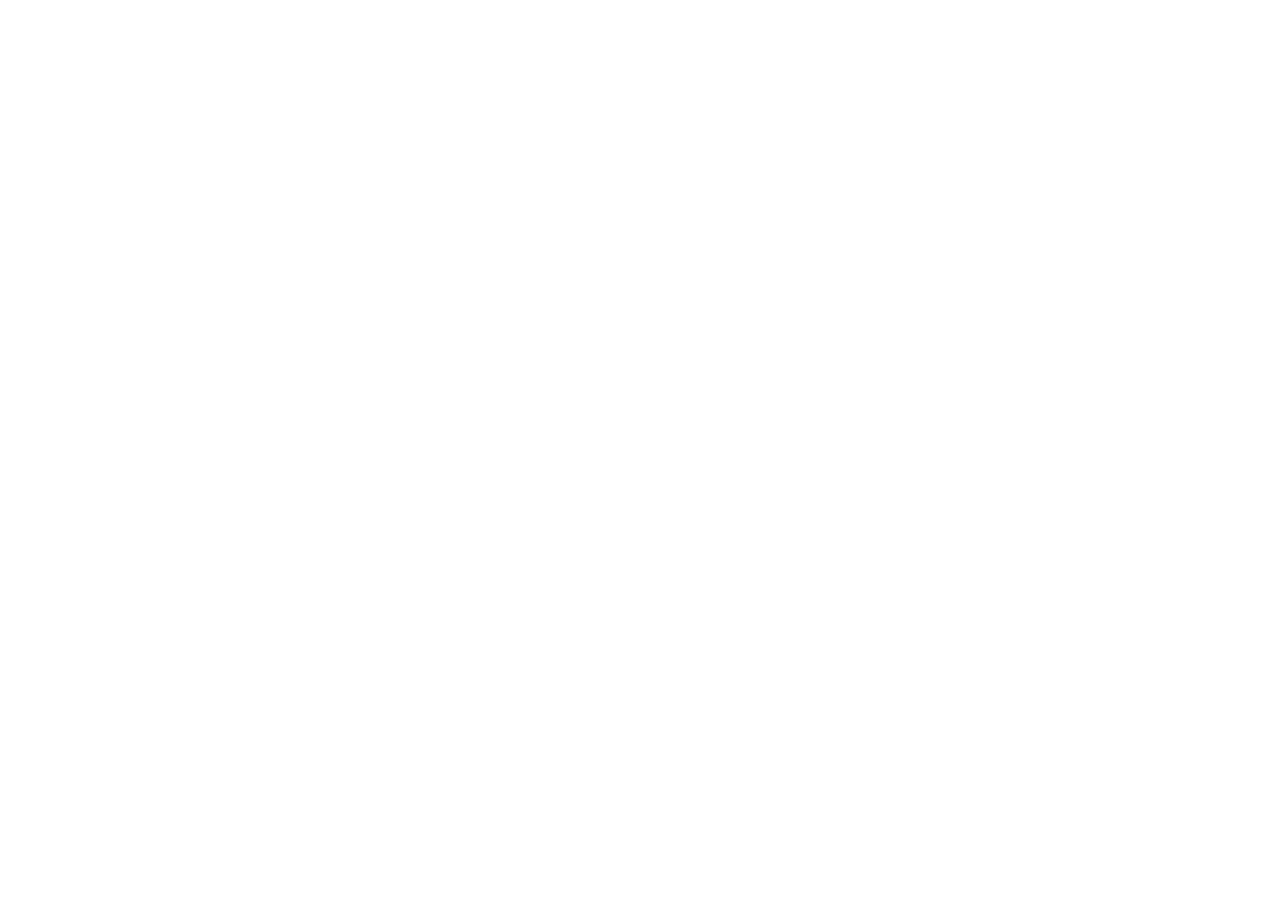
==== index.html @ 4e32e12a "initial commit of project files" ====
<!DOCTYPE html>
<html lang="en">
<head>
    <meta charset="UTF-8">
    <meta http-equiv="X-UA-Compatible" content="IE=edge">
    <meta name="viewport" content="width=device-width, initial-scale=1.0">
    <title>MetLab Web Design</title>
</head>
<body>
    
</body>
</html>
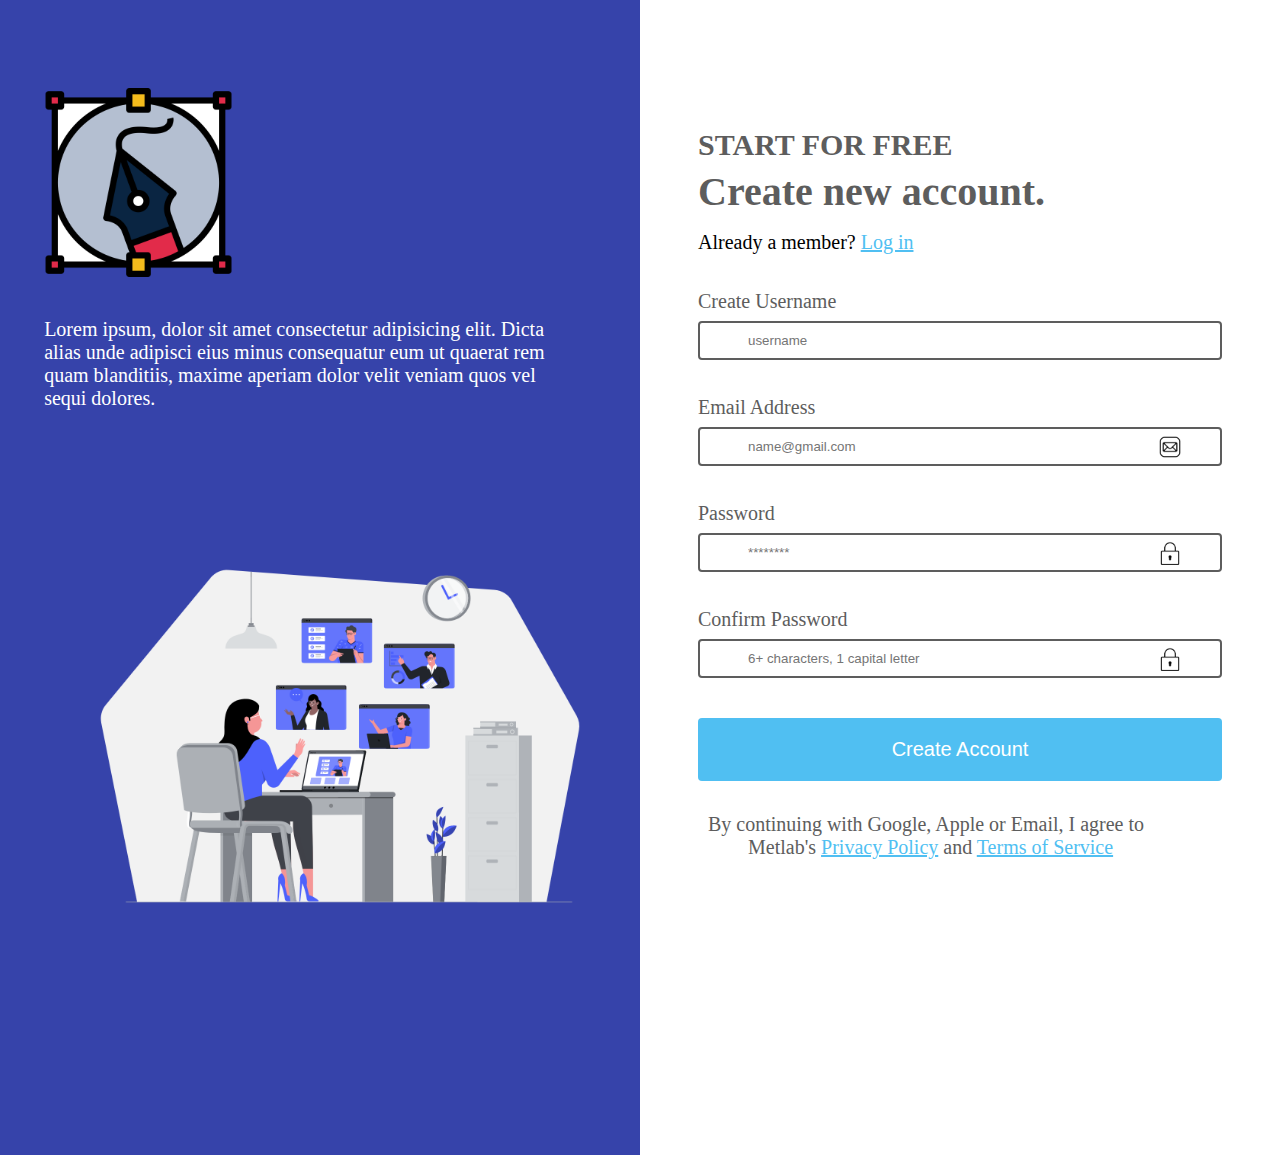
==== commit b4393e3d: "adding signup page" ====
--- a/index.html
+++ b/index.html
@@ -1,12 +1,101 @@
 <!DOCTYPE html>
 <html lang="en">
-<head>
-    <meta charset="UTF-8">
-    <meta http-equiv="X-UA-Compatible" content="IE=edge">
-    <meta name="viewport" content="width=device-width, initial-scale=1.0">
+  <head>
+    <meta charset="UTF-8" />
+    <meta http-equiv="X-UA-Compatible" content="IE=edge" />
+    <meta name="viewport" content="width=device-width, initial-scale=1.0" />
     <title>MetLab Web Design</title>
-</head>
-<body>
-    
-</body>
-</html>+    <link rel="stylesheet" href="styles.css" />
+  </head>
+
+  <body>
+    <main class="signup">
+      <div class="signup_left_section">
+        <div><img src="assets/logo-design.png" alt="logo" width="189" /></div>
+        <p>
+          Lorem ipsum, dolor sit amet consectetur adipisicing elit. Dicta alias
+          unde adipisci eius minus consequatur eum ut quaerat rem quam
+          blanditiis, maxime aperiam dolor velit veniam quos vel sequi dolores.
+        </p>
+
+        <div>
+          <img
+            src="assets/virtual-office-girl.png"
+            alt="woman_on_desk"
+            width="610"
+          />
+        </div>
+      </div>
+      <div class="signup_right_section">
+        <div class="signup_right_content">
+          <h2>START FOR FREE</h2>
+          <h1>Create new account.</h1>
+          <p class="login_link">Already a member? <a href="#">Log in</a></p>
+
+          <form action="">
+            <div class="form_control">
+              <label for="username">Create Username</label>
+              <input
+                type="text"
+                name="username"
+                id="username"
+                placeholder="username"
+              />
+            </div>
+          </form>
+
+          <form action="">
+            <div class="form_control">
+              <label for="email">Email Address</label>
+              <div class="input_div">
+              <input
+                type="email"
+                name="email"
+                id="email"
+                placeholder="name@gmail.com"
+              />
+              <div class="icon_div"><img src="assets/icons8-mail-500.png" alt="email-icon" width="24px"></div>
+            </div>
+            </div>
+          </form>
+
+          <form action="">
+            <div class="form_control">
+              <label for="password">Password</label>
+              <div class="input_div">
+              <input
+                type="password"
+                name="password"
+                id="password"
+                placeholder="********"
+              />
+              <div class="icon_div"><img src="assets/icons8-lock-500.png" alt="lock-icon" width="24px"></div>
+            </div>
+        </div>
+          </form>
+
+          <form action="">
+            <div class="form_control">
+              <label for="confirm_password">Confirm Password</label>
+              <div class="input_div">
+              <input
+                type="password"
+                name="confirm_password"
+                id="confirm_password"
+                placeholder="6+ characters, 1 capital letter"
+              />
+              <div class="icon_div"><img src="assets/icons8-lock-500.png" alt="lock-icon" width="24px"></div>
+</div>
+            </div>
+            <button><a href="#">Create Account</a></button>
+          </form>
+
+          <p class="terms">
+            By continuing with Google, Apple or Email, I agree to &nbsp; &nbsp;&nbsp; &nbsp; &nbsp;&nbsp;&nbsp; &nbsp; &nbsp; &nbsp; &nbsp; &nbsp; Metlab's
+            <a href="#">Privacy Policy</a> and <a href="#">Terms of Service</a>
+          </p>
+        </div>
+      </div>
+    </main>
+  </body>
+</html>
--- a/styles.css
+++ b/styles.css
@@ -0,0 +1,117 @@
+*{
+    padding: 0;
+    margin: 0;
+    box-sizing: border-box;
+}
+
+html{
+    font-size: 16px;
+}
+
+.signup {
+    display: grid;
+    max-width: 1440px;
+    margin: auto;
+    grid-template-columns: 1fr 1fr;
+    font-size: 20px;   
+}
+
+.signup_left_section {
+    background: #3643AA;
+    padding-left: 6.9%;
+    padding-top: 88px;
+    padding-bottom: 182px;
+}
+
+.signup_left_section p {
+    max-width: 521px;
+    color: white;
+    margin-top: 36px;
+    margin-bottom: 100px;
+}
+
+.signup_right_section {
+    padding-top: 128px;
+    padding-bottom: 4.875rem;
+}
+
+.signup_right_section h2, .signup_right_section h1 {
+    color: #5d5d5d;
+}
+
+.signup_right_section h1 {
+    font-size: 2.5rem;
+    margin-top: 6px;
+    margin-bottom: 1rem;
+
+}
+
+.signup_right_content {
+    max-width: 524px;
+    margin: auto;
+}
+
+.signup_right_content form{
+   display: flex;
+   flex-direction: column;
+   gap: 24px;
+   margin-top: 36px;
+   margin-bottom: 22px;
+}
+
+.signup_right_content form input{
+    padding: 10px 80px 10px 48px;
+    border: 2px solid #5d5d5d;
+    border-radius: 4px;
+    width: 100%;
+}
+
+.signup_right_content form button {
+    background: #50bff2;
+    border-radius: 4px;
+    color: white;
+    padding: 20px ;
+    font-size: 20px;
+    border: none;
+    outline: none;
+    margin-top: 16px;
+
+}
+
+.signup_right_content form button a {
+    text-decoration: none;
+    color: white;
+}
+
+.signup_right_content .form_control {
+    display: flex;
+    flex-direction: column;
+    gap: 8px;
+}
+
+.signup_right_content .form_control {
+    color:#5d5d5d;
+}
+
+.terms {
+    color: #5d5d5d;
+    padding: 10px;
+
+}
+
+.terms a, .login_link a {
+    color:#50bff2;
+}
+
+.input_div {
+    position: relative;
+}
+
+.icon_div {
+    position: absolute;
+    right: 40px;
+    top: 20%;
+    translate: (50%, -50%);
+}
+
+
